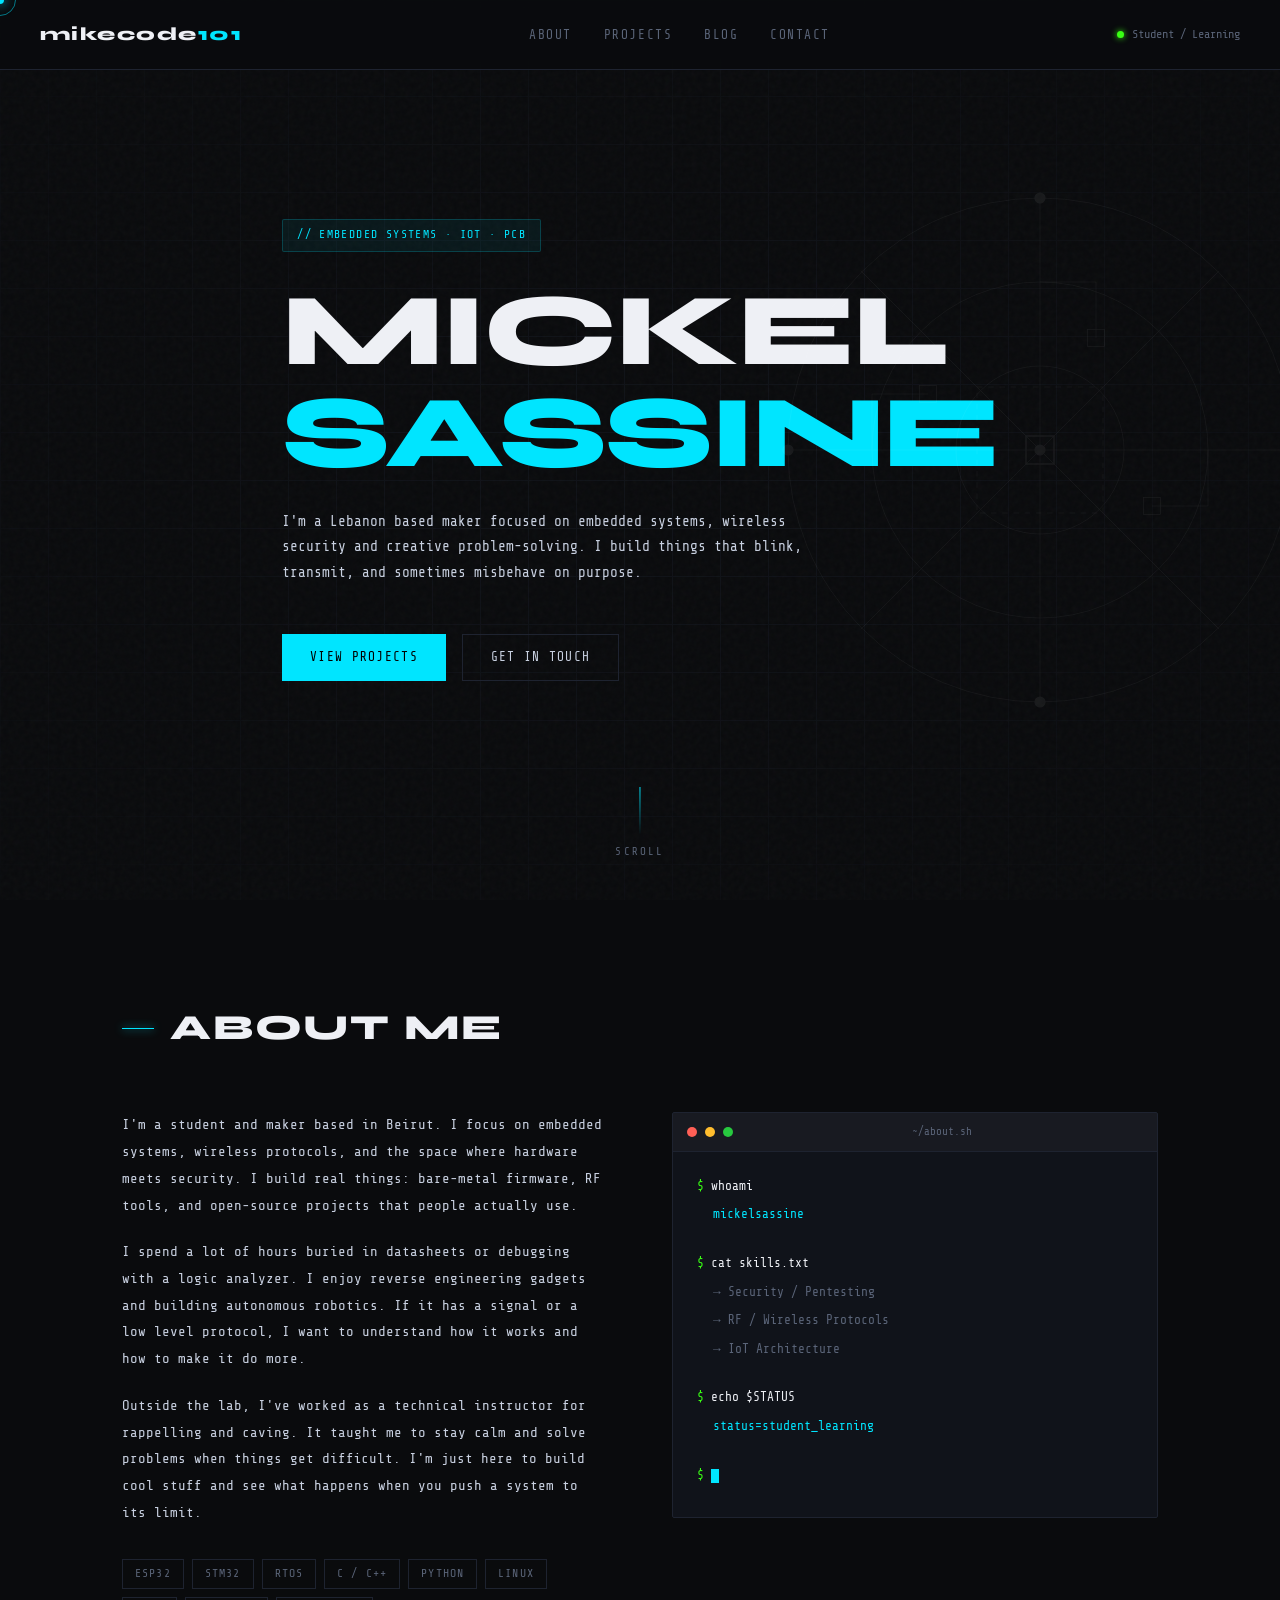
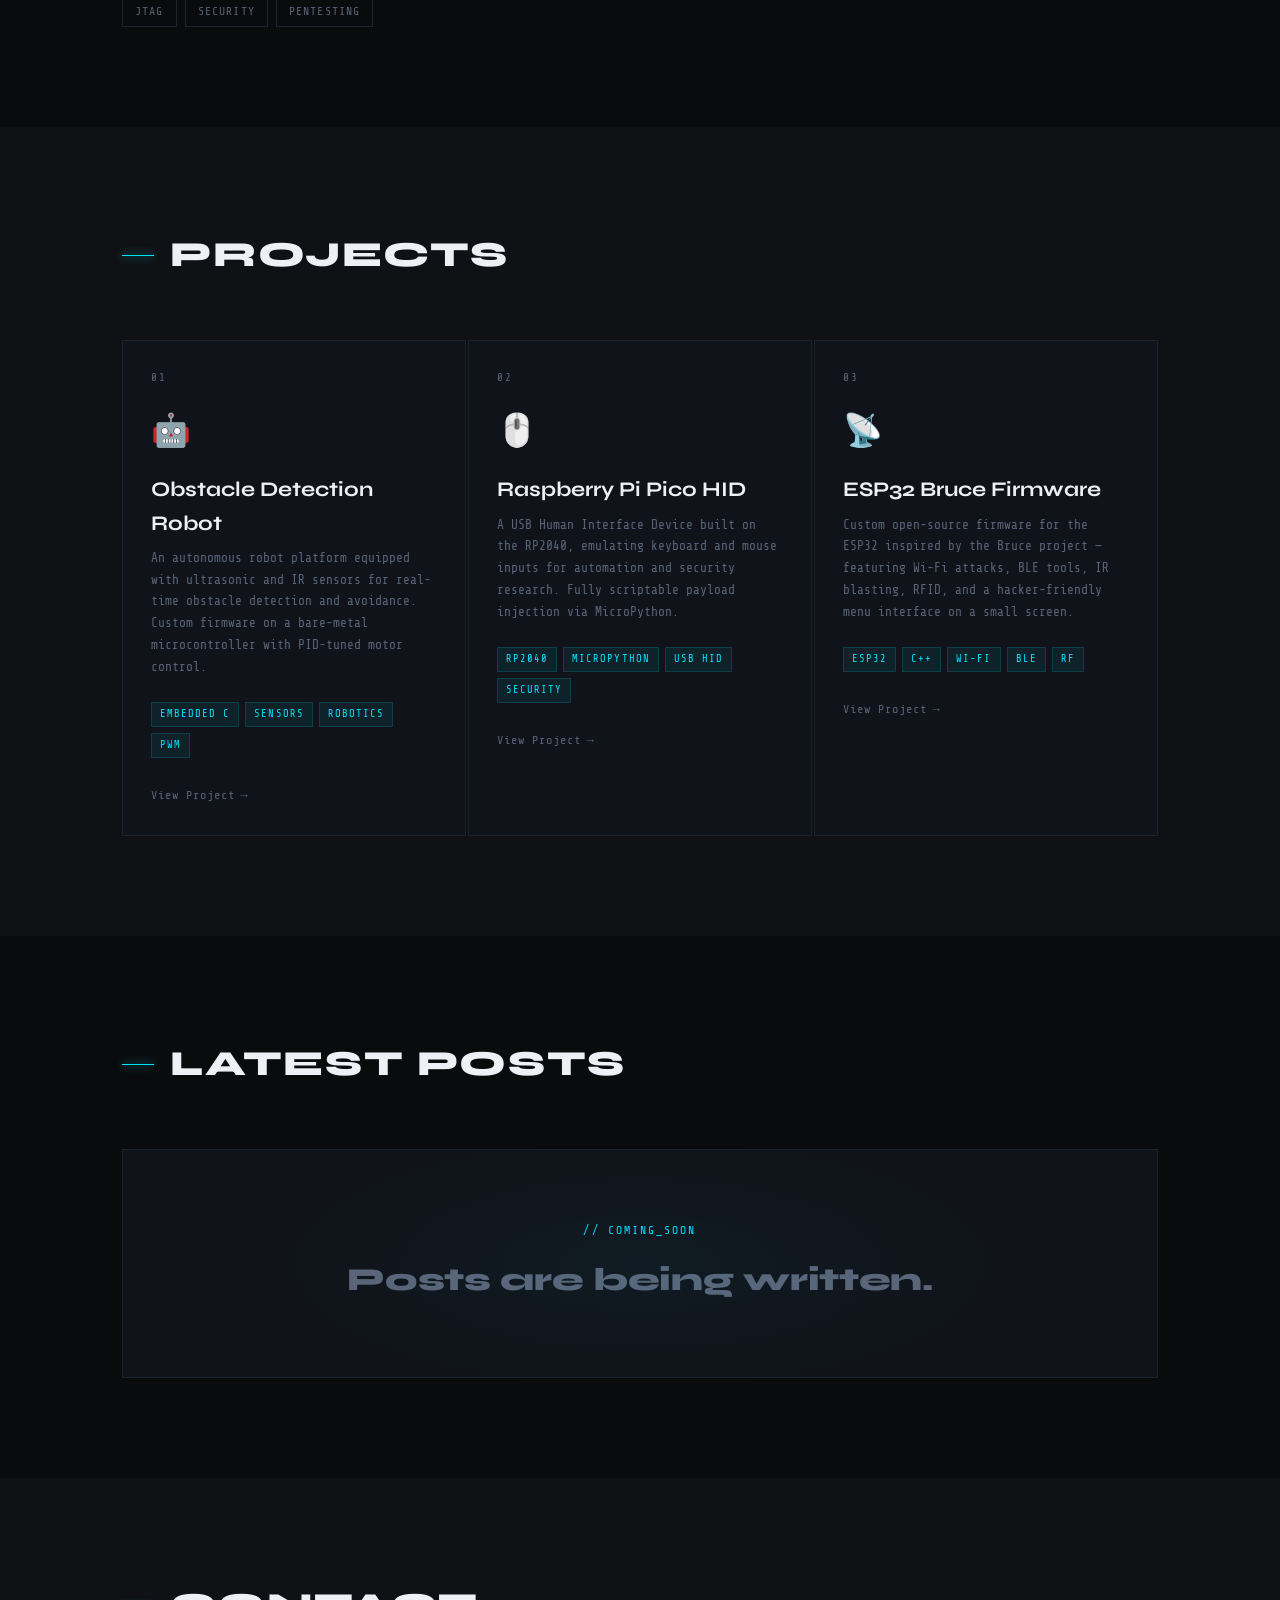
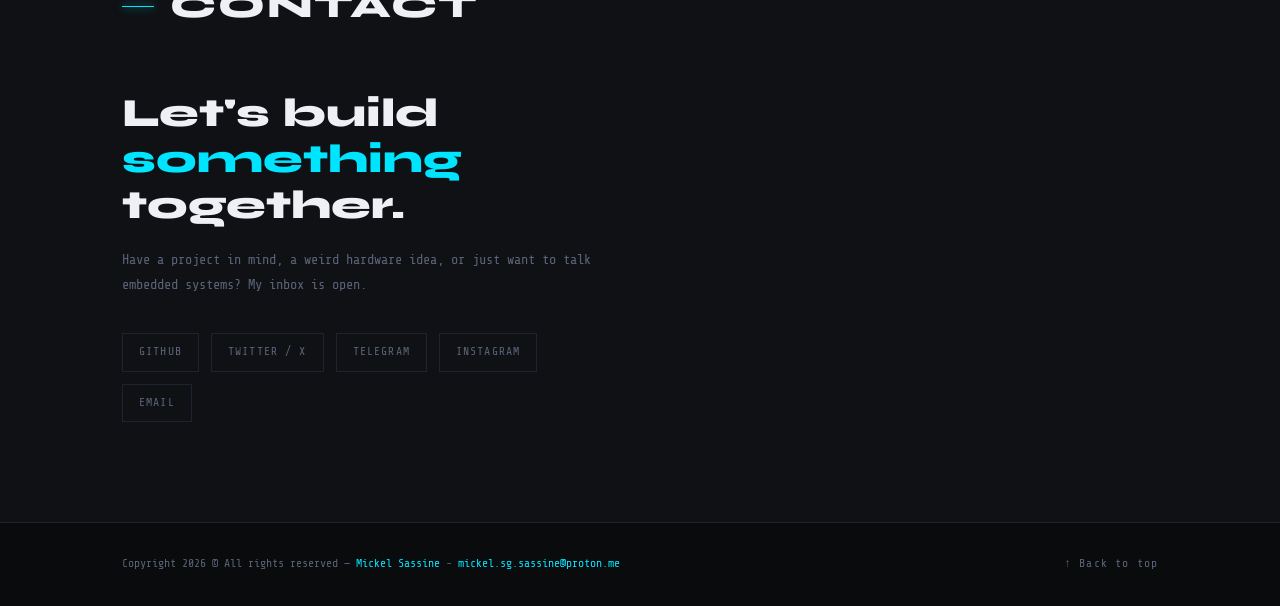
==== index.html @ 558b2e5a "Add files via upload Initial portfolio commit" ====
<!DOCTYPE html>
<html lang="en" dir="ltr">
<head>
  <meta charset="UTF-8" />
  <meta name="viewport" content="width=device-width, initial-scale=1.0" />
  <title>Mickel Sassine — Portfolio</title>
  <link rel="preconnect" href="https://fonts.googleapis.com" />
  <link rel="preconnect" href="https://fonts.gstatic.com" crossorigin />
  <link href="https://fonts.googleapis.com/css2?family=Share+Tech+Mono&family=Syne:wght@400;700;800&display=swap" rel="stylesheet" />
  <link rel="stylesheet" href="style.css" />
  <style>
    body { opacity: 0; transition: opacity 0.15s ease; }
    body.fonts-ready { opacity: 1; }
  </style>
  <script>
    document.fonts.ready.then(function() { document.body.classList.add('fonts-ready'); });
    setTimeout(function() { document.body.classList.add('fonts-ready'); }, 800);
  </script>
</head>
<body>

  <div id="cursor-dot"></div>
  <div id="cursor-ring"></div>
  <div class="grid-bg"></div>

  <div class="wrapper">

    <!-- NAV -->
    <nav>
      <a href="#" class="nav-logo">mikecode<span>101</span></a>
      <ul class="nav-links">
        <li><a href="#about">About</a></li>
        <li><a href="#projects">Projects</a></li>
        <li><a href="#blog">Blog</a></li>
        <li><a href="#contact">Contact</a></li>
      </ul>
      <div class="nav-right">
        <div class="nav-status">
          <span class="status-dot"></span>
          <span>Student / Learning</span>
        </div>
      </div>
      <button class="nav-hamburger" id="nav-hamburger" aria-label="Menu">
        <span></span><span></span><span></span>
      </button>
    </nav>

    <!-- MOBILE DRAWER -->
    <div class="mobile-menu" id="mobile-menu">
      <ul>
        <li><a href="#about"    data-mob="1">About</a></li>
        <li><a href="#projects" data-mob="1">Projects</a></li>
        <li><a href="#blog"     data-mob="1">Blog</a></li>
        <li><a href="#contact"  data-mob="1">Contact</a></li>
      </ul>
      <div class="mobile-menu-bottom">
        <div class="mobile-status">
          <span class="status-dot"></span>
          <span>Student / Learning</span>
        </div>
      </div>
    </div>

    <!-- HERO -->
    <section id="hero">
      <svg class="hero-circuit" viewBox="0 0 400 400" fill="none" xmlns="http://www.w3.org/2000/svg">
        <circle cx="200" cy="200" r="180" stroke="white" stroke-width="0.5"/>
        <circle cx="200" cy="200" r="120" stroke="white" stroke-width="0.5"/>
        <circle cx="200" cy="200" r="60" stroke="white" stroke-width="0.5"/>
        <line x1="20" y1="200" x2="380" y2="200" stroke="white" stroke-width="0.5"/>
        <line x1="200" y1="20" x2="200" y2="380" stroke="white" stroke-width="0.5"/>
        <line x1="72" y1="72" x2="328" y2="328" stroke="white" stroke-width="0.5"/>
        <line x1="328" y1="72" x2="72" y2="328" stroke="white" stroke-width="0.5"/>
        <rect x="190" y="190" width="20" height="20" stroke="white" stroke-width="1"/>
        <rect x="155" y="155" width="90" height="90" stroke="white" stroke-width="0.5" stroke-dasharray="4 4"/>
        <circle cx="200" cy="200" r="4" fill="white"/>
        <circle cx="20" cy="200" r="4" fill="white"/><circle cx="380" cy="200" r="4" fill="white"/>
        <circle cx="200" cy="20" r="4" fill="white"/><circle cx="200" cy="380" r="4" fill="white"/>
        <path d="M80 200 L80 160 L120 160" stroke="white" stroke-width="0.5"/>
        <path d="M320 200 L320 240 L280 240" stroke="white" stroke-width="0.5"/>
        <path d="M200 80 L240 80 L240 120" stroke="white" stroke-width="0.5"/>
        <rect x="114" y="154" width="12" height="12" stroke="white" stroke-width="0.5"/>
        <rect x="274" y="234" width="12" height="12" stroke="white" stroke-width="0.5"/>
        <rect x="234" y="114" width="12" height="12" stroke="white" stroke-width="0.5"/>
      </svg>
      <div class="container">
        <div class="hero-badge" id="hero-badge"></div>
        <h1 class="hero-name">MICKEL<br /><span class="accent">SASSINE</span></h1>
        <p class="hero-bio">I'm a Lebanon based maker focused on embedded systems, wireless security and creative problem-solving. I build things that blink, transmit, and sometimes misbehave  on purpose.</p>
        <div class="hero-ctas">
          <a href="#projects" class="btn-primary">View Projects</a>
          <a href="#contact"  class="btn-ghost">Get in Touch</a>
        </div>
      </div>
      <div class="scroll-hint">
        <div class="line"></div>
        <span>Scroll</span>
      </div>
    </section>

    <!-- ABOUT -->
    <section id="about">
      <div class="container">
        <div class="section-label reveal"><h2>About Me</h2></div>
        <div class="about-grid">
          <div class="about-text reveal">
            <p>I'm a student and maker based in Beirut. I focus on embedded systems, wireless protocols, and the space where hardware meets security. I build real things: bare-metal firmware, RF tools, and open-source projects that people actually use.</p>
            <p>I spend a lot of hours buried in datasheets or debugging with a logic analyzer. I enjoy reverse engineering gadgets and building autonomous robotics. If it has a signal or a low level protocol, I want to understand how it works and how to make it do more.</p>
            <p>Outside the lab, I've worked as a technical instructor for rappelling and caving. It taught me to stay calm and solve problems when things get difficult. I'm just here to build cool stuff and see what happens when you push a system to its limit.</p>
            <div class="skill-tags">
              <span class="skill-tag">ESP32</span><span class="skill-tag">STM32</span><span class="skill-tag">RTOS</span>
              <span class="skill-tag">C / C++</span><span class="skill-tag">Python</span>
              <span class="skill-tag">Linux</span><span class="skill-tag">JTAG</span>
              <span class="skill-tag">Security</span><span class="skill-tag">Pentesting</span>
            </div>
          </div>
          <div class="terminal reveal" style="transition-delay:.15s">
            <div class="terminal-bar">
              <span class="t-dot r"></span><span class="t-dot y"></span><span class="t-dot g"></span>
              <span class="terminal-title">~/about.sh</span>
            </div>
            <div class="terminal-body">
              <div class="terminal-line"><span class="t-prompt">$ </span><span class="t-cmd">whoami</span></div>
              <div class="terminal-line t-out hi">mickelsassine</div><br/>
              <div class="terminal-line"><span class="t-prompt">$ </span><span class="t-cmd">cat skills.txt</span></div>
              <div class="terminal-line t-out">→ Security / Pentesting</div>
              <div class="terminal-line t-out">→ RF / Wireless Protocols</div>
              <div class="terminal-line t-out">→ IoT Architecture</div><br/>
              <div class="terminal-line"><span class="t-prompt">$ </span><span class="t-cmd">echo $STATUS</span></div>
              <div class="terminal-line t-out hi">status=student_learning</div><br/>
              <div class="terminal-line"><span class="t-prompt">$ </span><span class="t-cursor"></span></div>
            </div>
          </div>
        </div>
      </div>
    </section>

    <!-- PROJECTS -->
    <section id="projects">
      <div class="container">
        <div class="section-label reveal"><h2>Projects</h2></div>
        <div class="projects-grid">
          <div class="project-card reveal" onclick="window.location.href='project-obstacle-robot.html'" style="cursor:pointer">
            <div class="project-num">01</div>
            <span class="project-icon">🤖</span>
            <div class="project-name">Obstacle Detection Robot</div>
            <p class="project-desc">An autonomous robot platform equipped with ultrasonic and IR sensors for real-time obstacle detection and avoidance. Custom firmware on a bare-metal microcontroller with PID-tuned motor control.</p>
            <div class="project-tags"><span class="project-tag">Embedded C</span><span class="project-tag">Sensors</span><span class="project-tag">Robotics</span><span class="project-tag">PWM</span></div>
            <a href="project-obstacle-robot.html" class="project-link">View Project</a>
          </div>
          <div class="project-card reveal" style="transition-delay:.1s;cursor:pointer" onclick="window.location.href='project-rpi-hid.html'">
            <div class="project-num">02</div>
            <span class="project-icon">🖱️</span>
            <div class="project-name">Raspberry Pi Pico HID</div>
            <p class="project-desc">A USB Human Interface Device built on the RP2040, emulating keyboard and mouse inputs for automation and security research. Fully scriptable payload injection via MicroPython.</p>
            <div class="project-tags"><span class="project-tag">RP2040</span><span class="project-tag">MicroPython</span><span class="project-tag">USB HID</span><span class="project-tag">Security</span></div>
            <a href="project-rpi-hid.html" class="project-link">View Project</a>
          </div>
          <div class="project-card reveal" style="transition-delay:.15s;cursor:pointer" onclick="window.location.href='project-esp32-bruce.html'">
            <div class="project-num">03</div>
            <span class="project-icon">📡</span>
            <div class="project-name">ESP32 Bruce Firmware</div>
            <p class="project-desc">Custom open-source firmware for the ESP32 inspired by the Bruce project — featuring Wi-Fi attacks, BLE tools, IR blasting, RFID, and a hacker-friendly menu interface on a small screen.</p>
            <div class="project-tags"><span class="project-tag">ESP32</span><span class="project-tag">C++</span><span class="project-tag">Wi-Fi</span><span class="project-tag">BLE</span><span class="project-tag">RF</span></div>
            <a href="project-esp32-bruce.html" class="project-link">View Project</a>
          </div>
        </div>
      </div>
    </section>

    <!-- BLOG -->
    <section id="blog">
      <div class="container">
        <div class="section-label reveal"><h2>Latest Posts</h2></div>
        <div class="blog-soon reveal">
          <div class="blog-soon-inner">
            <span class="blog-soon-label">// coming_soon</span>
            <p class="blog-soon-text">Posts are being written.</p>
          </div>
        </div>
      </div>
    </section>

    <!-- CONTACT -->
    <section id="contact">
      <div class="container">
        <div class="section-label reveal"><h2>Contact</h2></div>
        <div class="contact-grid">
          <div class="contact-info reveal">
            <h3>Let's build<br /><em>something</em><br />together.</h3>
            <p>Have a project in mind, a weird hardware idea, or just want to talk embedded systems? My inbox is open.</p>
            <div class="social-links">
              <a href="https://github.com/mikecode101" class="social-link">GitHub</a>
              <a href="https://x.com/mickelsass" class="social-link">Twitter / X</a>
              <a href="https://t.me/MickelSass" class="social-link">Telegram</a>
              <a href="https://instagram.com/mickel.sassine" class="social-link">Instagram</a>
              <a href="mailto:mickel.sg.sassine@proton.me" class="social-link">Email</a>
            </div>
        </div>
      </div>
    </section>

    <!-- FOOTER -->
    <footer>
      <div class="container">
        <div class="footer-inner">
          <span class="footer-copy">Copyright 2026 © All rights reserved — <a href="#">Mickel Sassine</a> - <a href="mailto:mickel.sg.sassine@proton.me">mickel.sg.sassine@proton.me</a></span>
          <a href="#hero" class="footer-back-top">↑ Back to top</a>
        </div>
      </div>
    </footer>

  </div>

<script src="script.js" defer></script>

</body>
</html>
---- style.css ----
*, *::before, *::after { box-sizing: border-box; margin: 0; padding: 0; }

    :root {
      --bg:          #0a0b0d;
      --bg2:         #0f1114;
      --bg3:         #141720;
      --border:      #1e2330;
      --accent:      #00e5ff;
      --accent2:     #39ff14;
      --text:        #c8d0e0;
      --text-dim:    #5a6478;
      --text-bright: #eef0f5;
      --card-bg:     #10131a;
      --mono: 'Share Tech Mono', monospace;
      --display: 'Syne', sans-serif;
    }

    html { scroll-behavior: smooth; }

    body {
      background: var(--bg);
      color: var(--text);
      font-family: var(--mono);
      line-height: 1.6;
      overflow-x: hidden;
      cursor: none;
    }

    /* Force custom cursor everywhere — overrides browser default pointer on a/button */
    *, *::before, *::after { cursor: none !important; }

    /* Arabic font overrides */
    html[lang="ar"] body { font-family: var(--arabic); }
    html[lang="ar"] .section-label h2,
    html[lang="ar"] .hero-name,
    html[lang="ar"] .project-name,
    html[lang="ar"] .blog-title,
    html[lang="ar"] .contact-info h3,
    html[lang="ar"] .nav-logo { font-family: var(--arabic); letter-spacing: 0; }
    html[lang="ar"] .nav-links a,
    html[lang="ar"] .btn-primary,
    html[lang="ar"] .btn-ghost,
    html[lang="ar"] .form-submit,
    html[lang="ar"] .stat-label,
    html[lang="ar"] .form-label,
    html[lang="ar"] .form-input,
    html[lang="ar"] .form-textarea,
    html[lang="ar"] .project-link,
    html[lang="ar"] .hero-badge,
    html[lang="ar"] .hero-bio,
    html[lang="ar"] .about-text p,
    html[lang="ar"] .project-desc,
    html[lang="ar"] .blog-excerpt,
    html[lang="ar"] .blog-date,
    html[lang="ar"] .contact-info p,
    html[lang="ar"] .footer-copy,
    html[lang="ar"] .nav-status { font-family: var(--arabic); letter-spacing: 0; text-transform: none; }

    /* RTL adjustments */
    html[dir="rtl"] .section-label { flex-direction: row-reverse; }
    html[dir="rtl"] .section-label::before { transform: scaleX(-1); }
    html[dir="rtl"] .hero-ctas { flex-direction: row-reverse; }
    html[dir="rtl"] .hero-circuit { right: auto; left: -40px; transform: translateY(-50%) scaleX(-1); }
    html[dir="rtl"] .project-card::before { background: linear-gradient(270deg, var(--accent), transparent); transform-origin: right; }
    html[dir="rtl"] .project-link::after { content: '←'; }
    html[dir="rtl"] .nav-right { flex-direction: row-reverse; }
    html[dir="rtl"] .social-links { flex-direction: row-reverse; flex-wrap: wrap; }
    html[dir="rtl"] .footer-inner { flex-direction: row-reverse; }
    html[dir="rtl"] .skill-tags { flex-direction: row-reverse; }
    html[dir="rtl"] .stat-item { border-right: none; border-left: 1px solid var(--border); }
    html[dir="rtl"] .stat-item:last-child { border-left: none; }
    html[dir="rtl"] .form-input,
    html[dir="rtl"] .form-textarea { text-align: right; }

    /* ─── CURSOR ─────────────────────────────────────────────── */
    #cursor-dot {
      width: 8px; height: 8px; background: var(--accent); border-radius: 50%;
      position: fixed; top: 0; left: 0; pointer-events: none; z-index: 9999;
      transform: translate(-50%, -50%); box-shadow: 0 0 12px var(--accent);
      transition: background .2s;
    }
    #cursor-ring {
      width: 32px; height: 32px; border: 1px solid var(--accent); border-radius: 50%;
      position: fixed; top: 0; left: 0; pointer-events: none; z-index: 9998;
      transform: translate(-50%, -50%); opacity: 0.5;
      transition: border-color .2s, width .2s, height .2s;
    }

    /* ─── NOISE ──────────────────────────────────────────────── */
    body::before {
      content: ''; position: fixed; inset: 0; z-index: 0;
      background-image: url("data:image/svg+xml,%3Csvg viewBox='0 0 200 200' xmlns='http://www.w3.org/2000/svg'%3E%3Cfilter id='n'%3E%3CfeTurbulence type='fractalNoise' baseFrequency='0.85' numOctaves='4' stitchTiles='stitch'/%3E%3C/filter%3E%3Crect width='100%25' height='100%25' filter='url(%23n)' opacity='1'/%3E%3C/svg%3E");
      opacity: 0.03; pointer-events: none;
    }

    /* ─── GRID ───────────────────────────────────────────────── */
    .grid-bg {
      position: fixed; inset: 0; z-index: 0; pointer-events: none;
      background-image: linear-gradient(var(--border) 1px, transparent 1px), linear-gradient(90deg, var(--border) 1px, transparent 1px);
      background-size: 48px 48px; opacity: 0.35;
      mask-image: radial-gradient(ellipse 80% 80% at 50% 50%, black 20%, transparent 100%);
    }

    /* ─── LAYOUT ─────────────────────────────────────────────── */
    .wrapper { position: relative; z-index: 1; }
    section { padding: 100px 0; }
    .container { max-width: 1100px; margin: 0 auto; padding: 0 32px; }

    /* ─── SECTION LABEL ──────────────────────────────────────── */
    .section-label { display: flex; align-items: center; gap: 16px; margin-bottom: 56px; }
    .section-label::before {
      content: ''; flex-shrink: 0; display: block; width: 32px; height: 1px;
      background: var(--accent); box-shadow: 0 0 8px var(--accent);
    }
    .section-label h2 {
      font-family: var(--display); font-size: clamp(1.5rem, 3vw, 2.2rem);
      font-weight: 800; color: var(--text-bright); text-transform: uppercase; letter-spacing: .05em;
    }

    /* ─── LANGUAGE SWITCHER ──────────────────────────────────── */
/* ─── NAV ────────────────────────────────────────────────── */
    nav {
      position: fixed; top: 0; left: 0; right: 0; z-index: 100;
      display: flex; align-items: center; justify-content: space-between;
      padding: 20px 40px; gap: 16px;
      background: rgba(10,11,13,0.85); backdrop-filter: blur(12px);
      border-bottom: 1px solid var(--border);
    }
    .nav-logo {
      font-family: var(--display); font-size: 1.15rem; font-weight: 800;
      color: var(--text-bright); text-decoration: none; letter-spacing: .08em; white-space: nowrap;
    }
    .nav-logo span { color: var(--accent); }
    .nav-links { display: flex; gap: 32px; list-style: none; }
    .nav-links a {
      color: var(--text-dim); text-decoration: none; font-size: .8rem;
      letter-spacing: .12em; text-transform: uppercase; transition: color .2s; position: relative;
    }
    .nav-links a::after {
      content: ''; position: absolute; bottom: -4px; left: 0; right: 0;
      height: 1px; background: var(--accent); transform: scaleX(0); transform-origin: left; transition: transform .25s;
    }
    html[dir="rtl"] .nav-links a::after { transform-origin: right; }
    .nav-links a:hover { color: var(--accent); }
    .nav-links a:hover::after { transform: scaleX(1); }
    .nav-right { display: flex; align-items: center; gap: 20px; }
    .nav-status { display: flex; align-items: center; gap: 8px; font-size: .75rem; color: var(--text-dim); white-space: nowrap; }
    .status-dot {
      width: 7px; height: 7px; border-radius: 50%; background: var(--accent2);
      animation: pulse-dot 2s ease infinite; box-shadow: 0 0 6px var(--accent2); flex-shrink: 0;
    }
    @keyframes pulse-dot { 0%,100%{opacity:1} 50%{opacity:.4} }

    /* ─── HERO ───────────────────────────────────────────────── */
    #hero { min-height: 100vh; display: flex; align-items: center; position: relative; overflow: hidden; }
    .hero-circuit {
      position: absolute; right: -40px; top: 50%; transform: translateY(-50%);
      width: 560px; height: 560px; opacity: .06; pointer-events: none;
    }
    .hero-badge {
      display: inline-flex; align-items: center; gap: 8px;
      background: rgba(0,229,255,.06); border: 1px solid rgba(0,229,255,.2);
      padding: 6px 14px; border-radius: 2px; font-size: .72rem; color: var(--accent);
      letter-spacing: .12em; text-transform: uppercase; margin-bottom: 28px; min-height: 32px;
    }
    .hero-name {
      font-family: var(--display); font-size: clamp(3rem, 8vw, 6.5rem);
      font-weight: 800; color: var(--text-bright); line-height: 1; margin-bottom: 24px; letter-spacing: -.02em;
    }
    .hero-name .accent { color: var(--accent); }
    .hero-bio { max-width: 520px; font-size: .9rem; color: var(--text); line-height: 1.8; margin-bottom: 48px; }
    .hero-ctas { display: flex; gap: 16px; flex-wrap: wrap; }
    .btn-primary {
      display: inline-flex; align-items: center; gap: 10px; background: var(--accent); color: #000;
      padding: 12px 28px; font-family: var(--mono); font-size: .8rem;
      letter-spacing: .1em; text-transform: uppercase; text-decoration: none; border: none; cursor: none;
      transition: box-shadow .2s, transform .15s;
    }
    .btn-primary:hover { box-shadow: 0 0 24px rgba(0,229,255,.45); transform: translateY(-2px); }
    .btn-ghost {
      display: inline-flex; align-items: center; gap: 10px; background: transparent; color: var(--text);
      padding: 12px 28px; font-family: var(--mono); font-size: .8rem;
      letter-spacing: .1em; text-transform: uppercase; text-decoration: none;
      border: 1px solid var(--border); cursor: none; transition: border-color .2s, color .2s;
    }
    .btn-ghost:hover { border-color: var(--accent); color: var(--accent); }
    .scroll-hint {
      position: absolute; bottom: 40px; left: 50%; transform: translateX(-50%);
      display: flex; flex-direction: column; align-items: center; gap: 8px;
      font-size: .68rem; color: var(--text-dim); letter-spacing: .2em; text-transform: uppercase;
    }
    .scroll-hint .line {
      width: 1px; height: 48px; background: linear-gradient(var(--accent), transparent);
      animation: scroll-line 2s ease infinite;
    }
    @keyframes scroll-line {
      0%   { transform: scaleY(0); transform-origin: top; }
      50%  { transform: scaleY(1); transform-origin: top; }
      51%  { transform: scaleY(1); transform-origin: bottom; }
      100% { transform: scaleY(0); transform-origin: bottom; }
    }

    /* ─── STATS ──────────────────────────────────────────────── */
    #stats { padding: 40px 0; border-top: 1px solid var(--border); border-bottom: 1px solid var(--border); background: var(--bg2); }
    .stats-grid { display: grid; grid-template-columns: repeat(4, 1fr); }
    .stat-item { padding: 24px 32px; border-right: 1px solid var(--border); }
    .stat-item:last-child { border-right: none; }
    .stat-num { font-family: var(--display); font-size: 2.4rem; font-weight: 800; color: var(--accent); line-height: 1; display: block; }
    .stat-label { font-size: .7rem; color: var(--text-dim); letter-spacing: .14em; text-transform: uppercase; margin-top: 4px; }

    /* ─── ABOUT ──────────────────────────────────────────────── */
    #about .about-grid { display: grid; grid-template-columns: 1fr 1fr; gap: 64px; align-items: start; }
    .about-text p { font-size: .88rem; color: var(--text); line-height: 1.9; margin-bottom: 20px; }
    .skill-tags { display: flex; flex-wrap: wrap; gap: 8px; margin-top: 32px; }
    .skill-tag {
      padding: 5px 12px; border: 1px solid var(--border); font-size: .72rem;
      color: var(--text-dim); letter-spacing: .1em; text-transform: uppercase; transition: border-color .2s, color .2s;
    }
    .skill-tag:hover { border-color: var(--accent); color: var(--accent); }
    .terminal { background: var(--card-bg); border: 1px solid var(--border); border-radius: 2px; overflow: hidden; font-size: .8rem; }
    .terminal-bar { display: flex; align-items: center; gap: 8px; padding: 10px 14px; background: rgba(255,255,255,.03); border-bottom: 1px solid var(--border); }
    .t-dot { width: 10px; height: 10px; border-radius: 50%; }
    .t-dot.r{background:#ff5f56} .t-dot.y{background:#ffbd2e} .t-dot.g{background:#27c93f}
    .terminal-title { flex:1; text-align:center; font-size:.68rem; color:var(--text-dim); }
    .terminal-body { padding: 24px; }
    .terminal-line { margin-bottom: 8px; }
    .t-prompt { color: var(--accent2); }
    .t-cmd { color: var(--text-bright); }
    .t-out { color: var(--text-dim); padding-inline-start: 16px; }
    .t-out.hi { color: var(--accent); }
    .t-cursor { display: inline-block; width: 8px; height: 14px; background: var(--accent); animation: blink .8s step-end infinite; vertical-align: middle; }
    @keyframes blink { 50%{opacity:0} }

    /* ─── PROJECTS ───────────────────────────────────────────── */
    #projects { background: var(--bg2); }
    .projects-grid { display: grid; grid-template-columns: repeat(3, 1fr); gap: 2px; }
    .project-card { cursor: pointer; }
    .project-card {
      background: var(--card-bg); border: 1px solid var(--border);
      padding: 28px; position: relative; overflow: hidden;
      transition: border-color .25s, transform .25s; cursor: none;
    }
    .project-card::before {
      content: ''; position: absolute; top: 0; left: 0; right: 0;
      height: 2px; background: linear-gradient(90deg, var(--accent), transparent);
      transform: scaleX(0); transform-origin: left; transition: transform .35s;
    }
    .project-card:hover { border-color: rgba(0,229,255,.3); transform: translateY(-3px); }
    .project-card:hover::before { transform: scaleX(1); }
    .project-card.featured { grid-column: span 2; padding: 40px; }
    .project-num { font-size: .68rem; color: var(--text-dim); letter-spacing: .18em; margin-bottom: 20px; }
    .project-icon { font-size: 2rem; margin-bottom: 16px; display: block; }
    .project-name { font-family: var(--display); font-size: 1.3rem; font-weight: 700; color: var(--text-bright); margin-bottom: 8px; }
    .project-card.featured .project-name { font-size: 1.8rem; }
    .project-desc { font-size: .8rem; color: var(--text-dim); line-height: 1.7; margin-bottom: 24px; }
    .project-tags { display: flex; flex-wrap: wrap; gap: 6px; margin-bottom: 24px; }
    .project-tag { font-size: .65rem; padding: 3px 8px; background: rgba(0,229,255,.07); border: 1px solid rgba(0,229,255,.15); color: var(--accent); letter-spacing: .1em; text-transform: uppercase; }
    .project-link { display: inline-flex; align-items: center; gap: 6px; font-size: .75rem; color: var(--text-dim); text-decoration: none; letter-spacing: .08em; transition: color .2s; }
    .project-link:hover { color: var(--accent); }
    .project-link::after { content: '→'; }
    html[dir="rtl"] .project-link::after { content: '←'; }

    /* ─── BLOG ───────────────────────────────────────────────── */
    .blog-grid { display: grid; grid-template-columns: repeat(3, 1fr); gap: 24px; }
    .blog-card { border: 1px solid var(--border); background: var(--card-bg); transition: border-color .25s; cursor: none; }
    .blog-card:hover { border-color: rgba(0,229,255,.3); }
    .blog-thumb { width: 100%; aspect-ratio: 16/9; background: var(--bg3); overflow: hidden; }
    .blog-thumb-inner { width: 100%; height: 100%; display: flex; align-items: center; justify-content: center; font-size: 2.5rem; background: linear-gradient(135deg, var(--bg3) 0%, #111620 100%); transition: transform .3s; }
    .blog-card:hover .blog-thumb-inner { transform: scale(1.05); }
    .blog-body { padding: 20px; }
    .blog-date { font-size: .68rem; color: var(--text-dim); letter-spacing: .14em; text-transform: uppercase; margin-bottom: 10px; }
    .blog-title { font-family: var(--display); font-size: .95rem; font-weight: 700; color: var(--text-bright); line-height: 1.4; margin-bottom: 12px; }
    html[lang="ar"] .blog-title { font-family: var(--arabic); }
    .blog-excerpt { font-size: .75rem; color: var(--text-dim); line-height: 1.7; }

    /* ─── CONTACT ────────────────────────────────────────────── */
    #contact { background: var(--bg2); }
    .contact-grid { display: grid; grid-template-columns: 1fr 1fr; gap: 64px; }
    .contact-info h3 { font-family: var(--display); font-size: 2.5rem; font-weight: 800; color: var(--text-bright); line-height: 1.15; margin-bottom: 20px; }
    .contact-info h3 em { font-style: normal; color: var(--accent); }
    .contact-info p { font-size: .85rem; color: var(--text-dim); line-height: 1.8; margin-bottom: 36px; }
    .social-links { display: flex; gap: 12px; flex-wrap: wrap; }
    .social-link { display: inline-flex; align-items: center; gap: 8px; padding: 9px 16px; border: 1px solid var(--border); color: var(--text-dim); text-decoration: none; font-size: .72rem; letter-spacing: .1em; text-transform: uppercase; transition: border-color .2s, color .2s; }
    .social-link:hover { border-color: var(--accent); color: var(--accent); }
    .contact-form { display: flex; flex-direction: column; gap: 16px; }
    .form-group { display: flex; flex-direction: column; gap: 6px; }
    .form-label { font-size: .7rem; color: var(--text-dim); letter-spacing: .12em; text-transform: uppercase; }
    .form-input, .form-textarea { background: var(--card-bg); border: 1px solid var(--border); color: var(--text-bright); font-family: var(--mono); font-size: .82rem; padding: 12px 16px; outline: none; transition: border-color .2s; resize: none; }
    .form-input:focus, .form-textarea:focus { border-color: var(--accent); }
    .form-textarea { min-height: 120px; }
    .form-submit { align-self: flex-start; background: transparent; border: 1px solid var(--accent); color: var(--accent); font-family: var(--mono); font-size: .78rem; letter-spacing: .12em; text-transform: uppercase; padding: 12px 28px; cursor: none; transition: background .2s, color .2s; }
    .form-submit:hover { background: var(--accent); color: #000; }

    /* ─── FOOTER ─────────────────────────────────────────────── */
    footer { border-top: 1px solid var(--border); padding: 32px 0; }
    .footer-inner { display: flex; align-items: center; justify-content: space-between; flex-wrap: wrap; gap: 12px; }
    .footer-copy { font-size: .72rem; color: var(--text-dim); }
    .footer-copy a { color: var(--accent); text-decoration: none; }
    .footer-back-top { font-size: .72rem; color: var(--text-dim); text-decoration: none; letter-spacing: .1em; display: flex; align-items: center; gap: 6px; transition: color .2s; }
    .footer-back-top:hover { color: var(--accent); }

    /* ─── REVEAL ─────────────────────────────────────────────── */
    .reveal { opacity: 0; transform: translateY(32px); transition: opacity .6s ease, transform .6s ease; }
    .reveal.visible { opacity: 1; transform: none; }

    /* ─── HAMBURGER ──────────────────────────────────────────── */
    .nav-hamburger {
      display: none; flex-direction: column; gap: 5px;
      background: none; border: none; cursor: none; padding: 4px;
    }
    .nav-hamburger span {
      display: block; width: 22px; height: 2px; background: var(--text-dim);
      transition: transform .25s, opacity .25s, background .2s;
    }
    .nav-hamburger.open span:nth-child(1) { transform: translateY(7px) rotate(45deg); background: var(--accent); }
    .nav-hamburger.open span:nth-child(2) { opacity: 0; }
    .nav-hamburger.open span:nth-child(3) { transform: translateY(-7px) rotate(-45deg); background: var(--accent); }

    .mobile-menu {
      display: none; position: fixed; top: 61px; left: 0; right: 0; z-index: 99;
      background: rgba(10,11,13,0.97); backdrop-filter: blur(16px);
      border-bottom: 1px solid var(--border); padding: 24px 24px 28px;
      flex-direction: column; gap: 0;
      transform: translateY(-8px); opacity: 0;
      transition: transform .25s, opacity .25s;
      pointer-events: none;
    }
    .mobile-menu.open { transform: none; opacity: 1; pointer-events: all; }
    .mobile-menu ul { list-style: none; display: flex; flex-direction: column; }
    .mobile-menu ul li a {
      display: block; padding: 14px 0; border-bottom: 1px solid var(--border);
      color: var(--text-dim); text-decoration: none;
      font-size: .85rem; letter-spacing: .1em; text-transform: uppercase; transition: color .2s;
    }
    .mobile-menu ul li a:hover { color: var(--accent); }
    .mobile-menu-bottom {
      display: flex; align-items: center; justify-content: space-between;
      padding-top: 20px; flex-wrap: wrap; gap: 12px;
    }
    .mobile-status { display: flex; align-items: center; gap: 8px; font-size: .75rem; color: var(--text-dim); }
.mobile-lang
/* ─── RESPONSIVE ─────────────────────────────────────────── */
    @media (max-width: 960px) {
      .projects-grid { grid-template-columns: 1fr 1fr; }
      #about .about-grid, .contact-grid { grid-template-columns: 1fr; gap: 40px; }
      .blog-grid { grid-template-columns: 1fr 1fr; }
      .hero-circuit { width: 380px; height: 380px; opacity: .04; }
    }

    @media (max-width: 700px) {
      nav { padding: 14px 20px; }
      .nav-links { display: none; }
      .nav-right { display: none; }
      .nav-hamburger { display: flex; }
      .mobile-menu { display: flex; }
      section { padding: 72px 0; }
      .container { padding: 0 18px; }
      #hero { padding-top: 80px; min-height: 100svh; }
      .hero-circuit { display: none; }
      .hero-name { font-size: clamp(2.6rem, 12vw, 4rem); }
      .hero-bio { font-size: .85rem; margin-bottom: 36px; }
      .hero-ctas { flex-direction: column; gap: 12px; }
      .btn-primary, .btn-ghost { width: 100%; justify-content: center; }
      .scroll-hint { display: none; }
      #about .about-grid { grid-template-columns: 1fr; gap: 32px; }
      .projects-grid { grid-template-columns: 1fr; gap: 2px; }
      .project-card { padding: 22px; }
      .blog-grid { grid-template-columns: 1fr; gap: 16px; }
      .contact-grid { grid-template-columns: 1fr; gap: 36px; }
      .contact-info h3 { font-size: 1.9rem; }
      .form-submit { width: 100%; text-align: center; }
      .section-label { margin-bottom: 36px; }
      .section-label h2 { font-size: 1.3rem; }
    }

    @media (max-width: 400px) {
      .hero-name { font-size: clamp(2rem, 14vw, 2.8rem); }
      .stat-num { font-size: 1.6rem; }
    }

/* ─── BLOG SOON ──────────────────────────────────────────── */
.blog-soon {
  border: 1px solid var(--border);
  background: var(--card-bg);
  padding: 72px 40px;
  display: flex;
  align-items: center;
  justify-content: center;
  text-align: center;
  position: relative;
  overflow: hidden;
}

.blog-soon::before {
  content: '';
  position: absolute;
  inset: 0;
  background: radial-gradient(ellipse 50% 80% at 50% 50%, rgba(0,229,255,.04) 0%, transparent 70%);
  pointer-events: none;
}

.blog-soon-inner {
  display: flex;
  flex-direction: column;
  align-items: center;
  gap: 14px;
}

.blog-soon-label {
  font-family: var(--mono);
  font-size: .72rem;
  color: var(--accent);
  letter-spacing: .18em;
  text-transform: uppercase;
}

.blog-soon-text {
  font-family: var(--display);
  font-size: clamp(1.4rem, 3vw, 2rem);
  font-weight: 800;
  color: var(--text-dim);
  letter-spacing: -.01em;
  margin: 0;
}
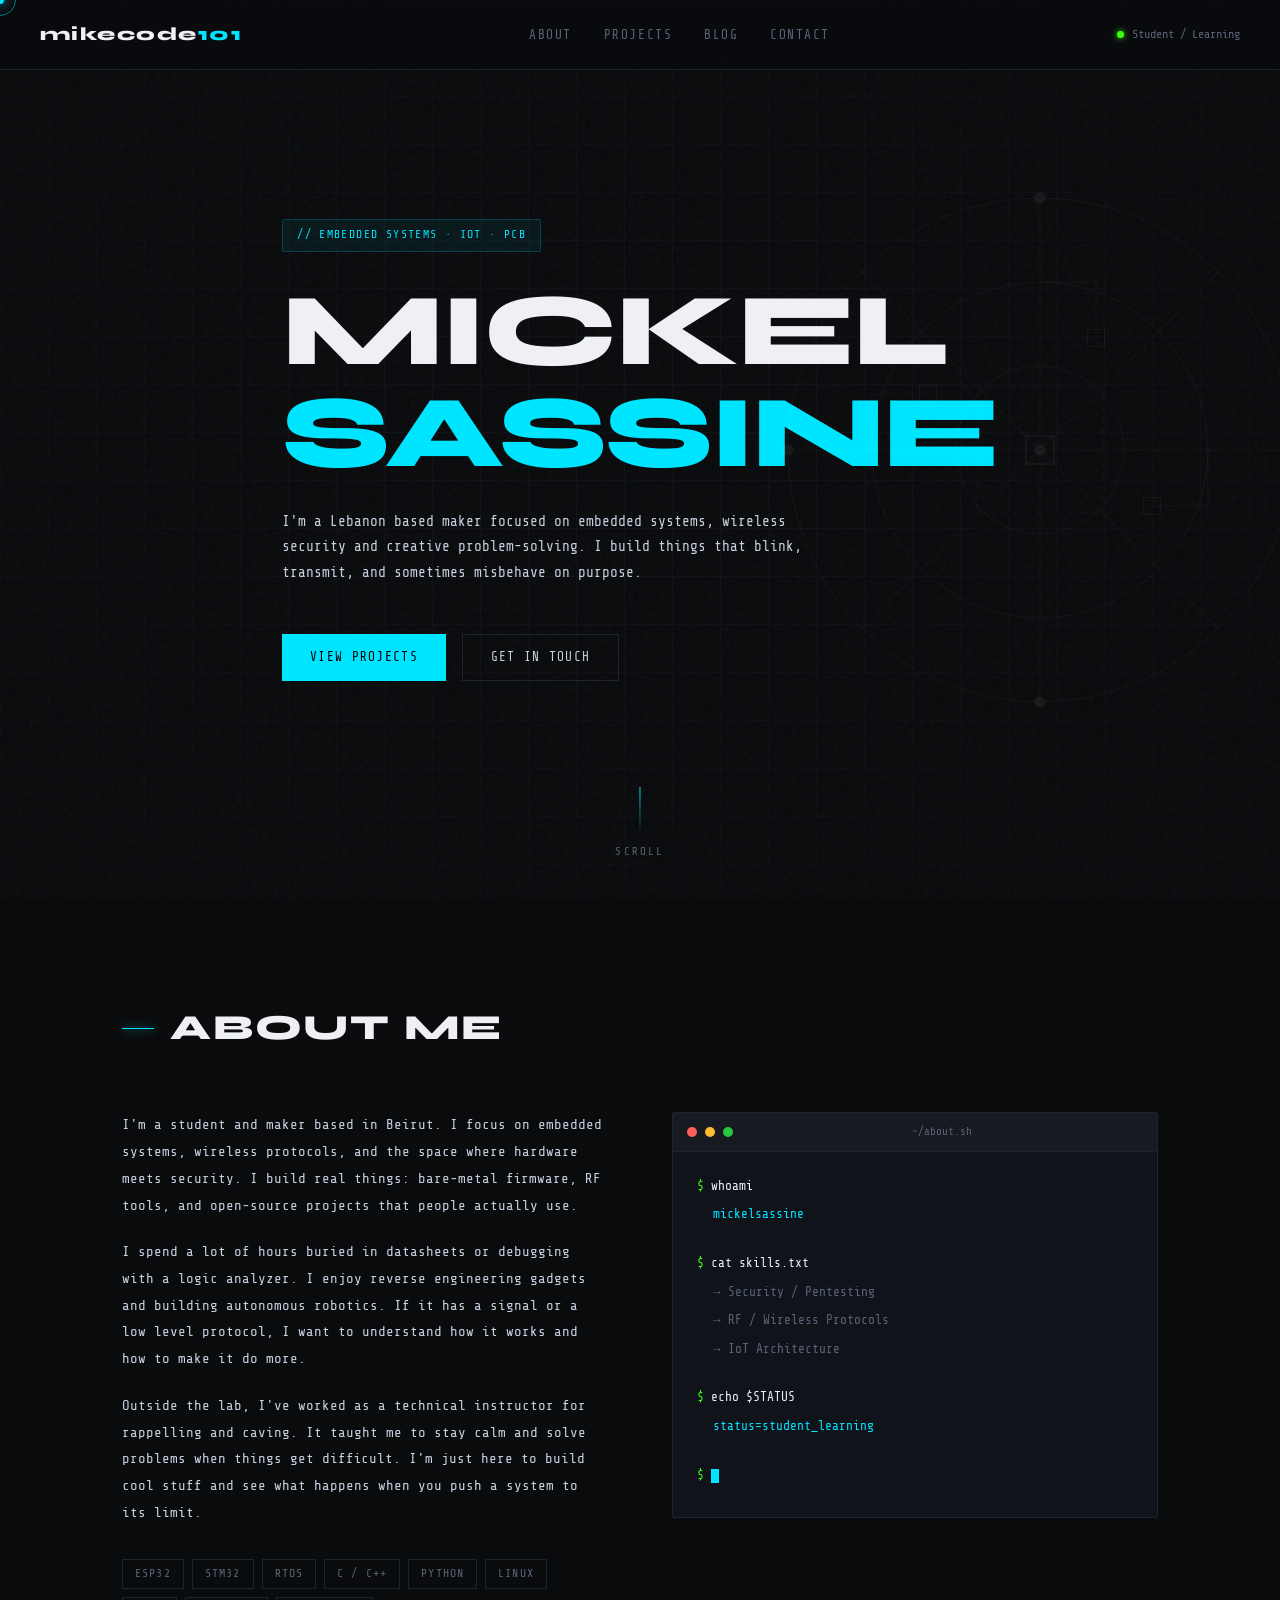
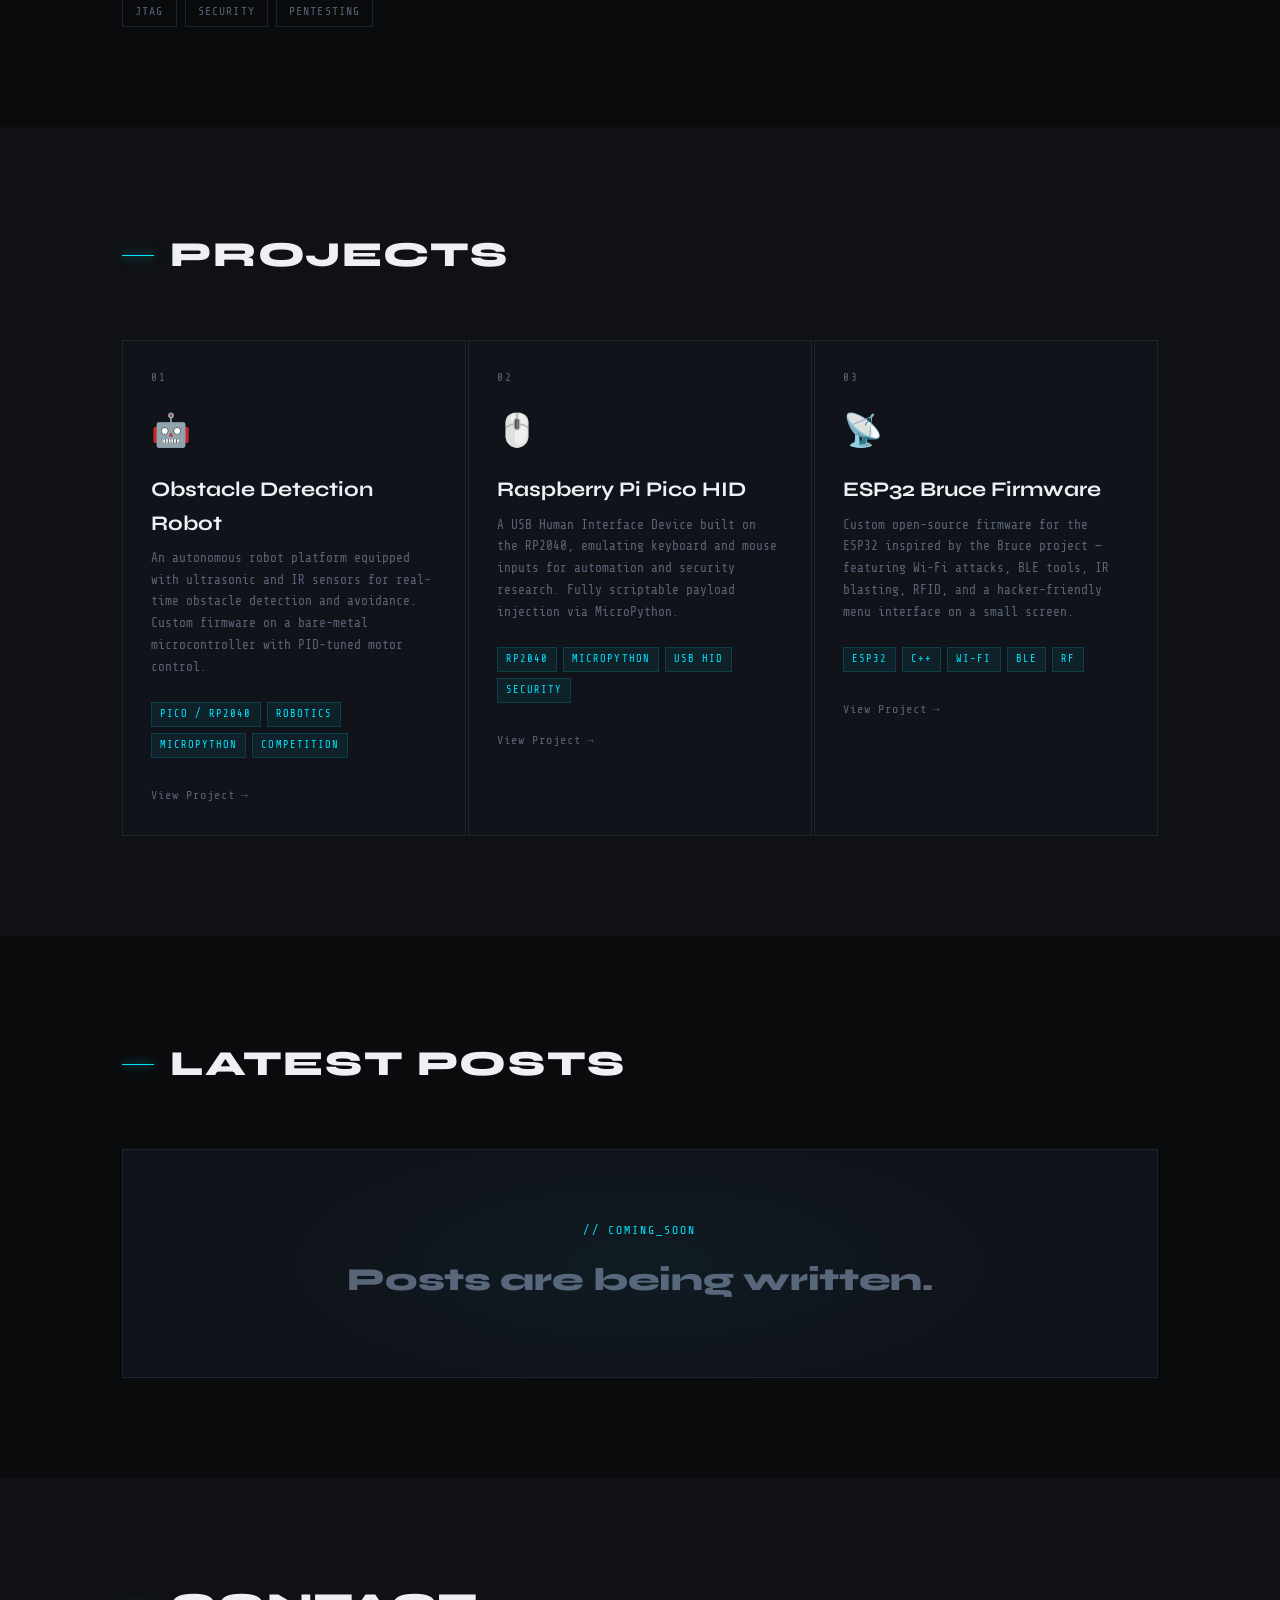
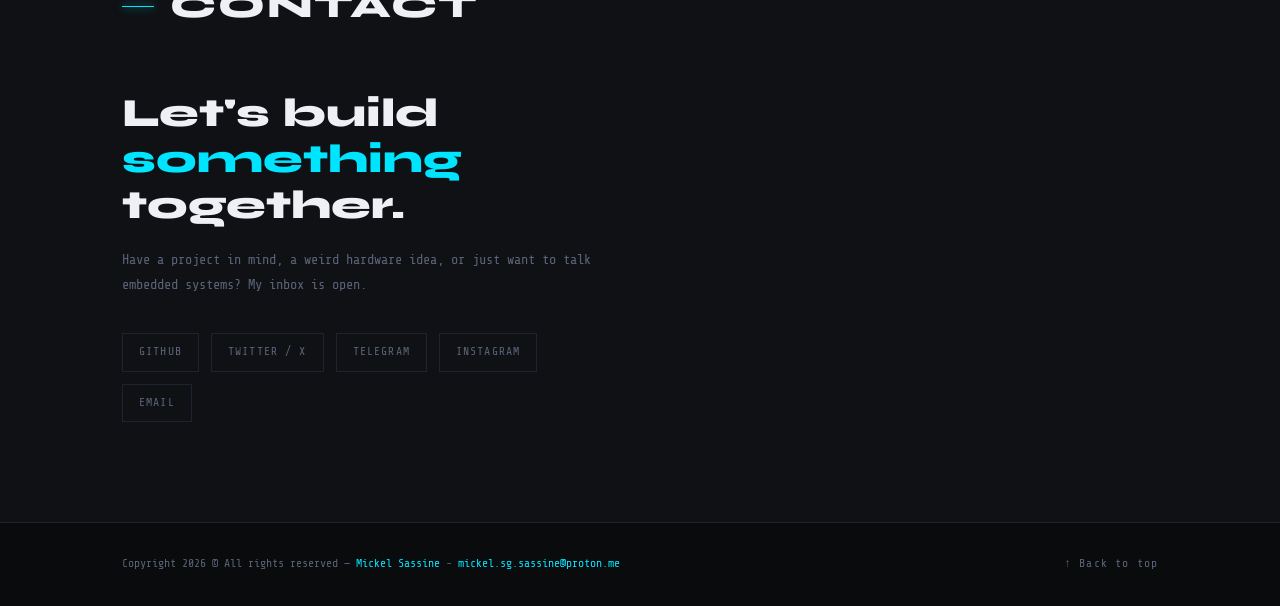
==== commit 210527a8: "Add files via upload" ====
--- a/index.html
+++ b/index.html
@@ -145,7 +145,7 @@
             <span class="project-icon">🤖</span>
             <div class="project-name">Obstacle Detection Robot</div>
             <p class="project-desc">An autonomous robot platform equipped with ultrasonic and IR sensors for real-time obstacle detection and avoidance. Custom firmware on a bare-metal microcontroller with PID-tuned motor control.</p>
-            <div class="project-tags"><span class="project-tag">Embedded C</span><span class="project-tag">Sensors</span><span class="project-tag">Robotics</span><span class="project-tag">PWM</span></div>
+            <div class="project-tags"><span class="project-tag">PICO / RP2040</span><span class="project-tag">Robotics</span><span class="project-tag">MICROPYTHON</span><span class="project-tag">COMPETITION</span></div>
             <a href="project-obstacle-robot.html" class="project-link">View Project</a>
           </div>
           <div class="project-card reveal" style="transition-delay:.1s;cursor:pointer" onclick="window.location.href='project-rpi-hid.html'">
